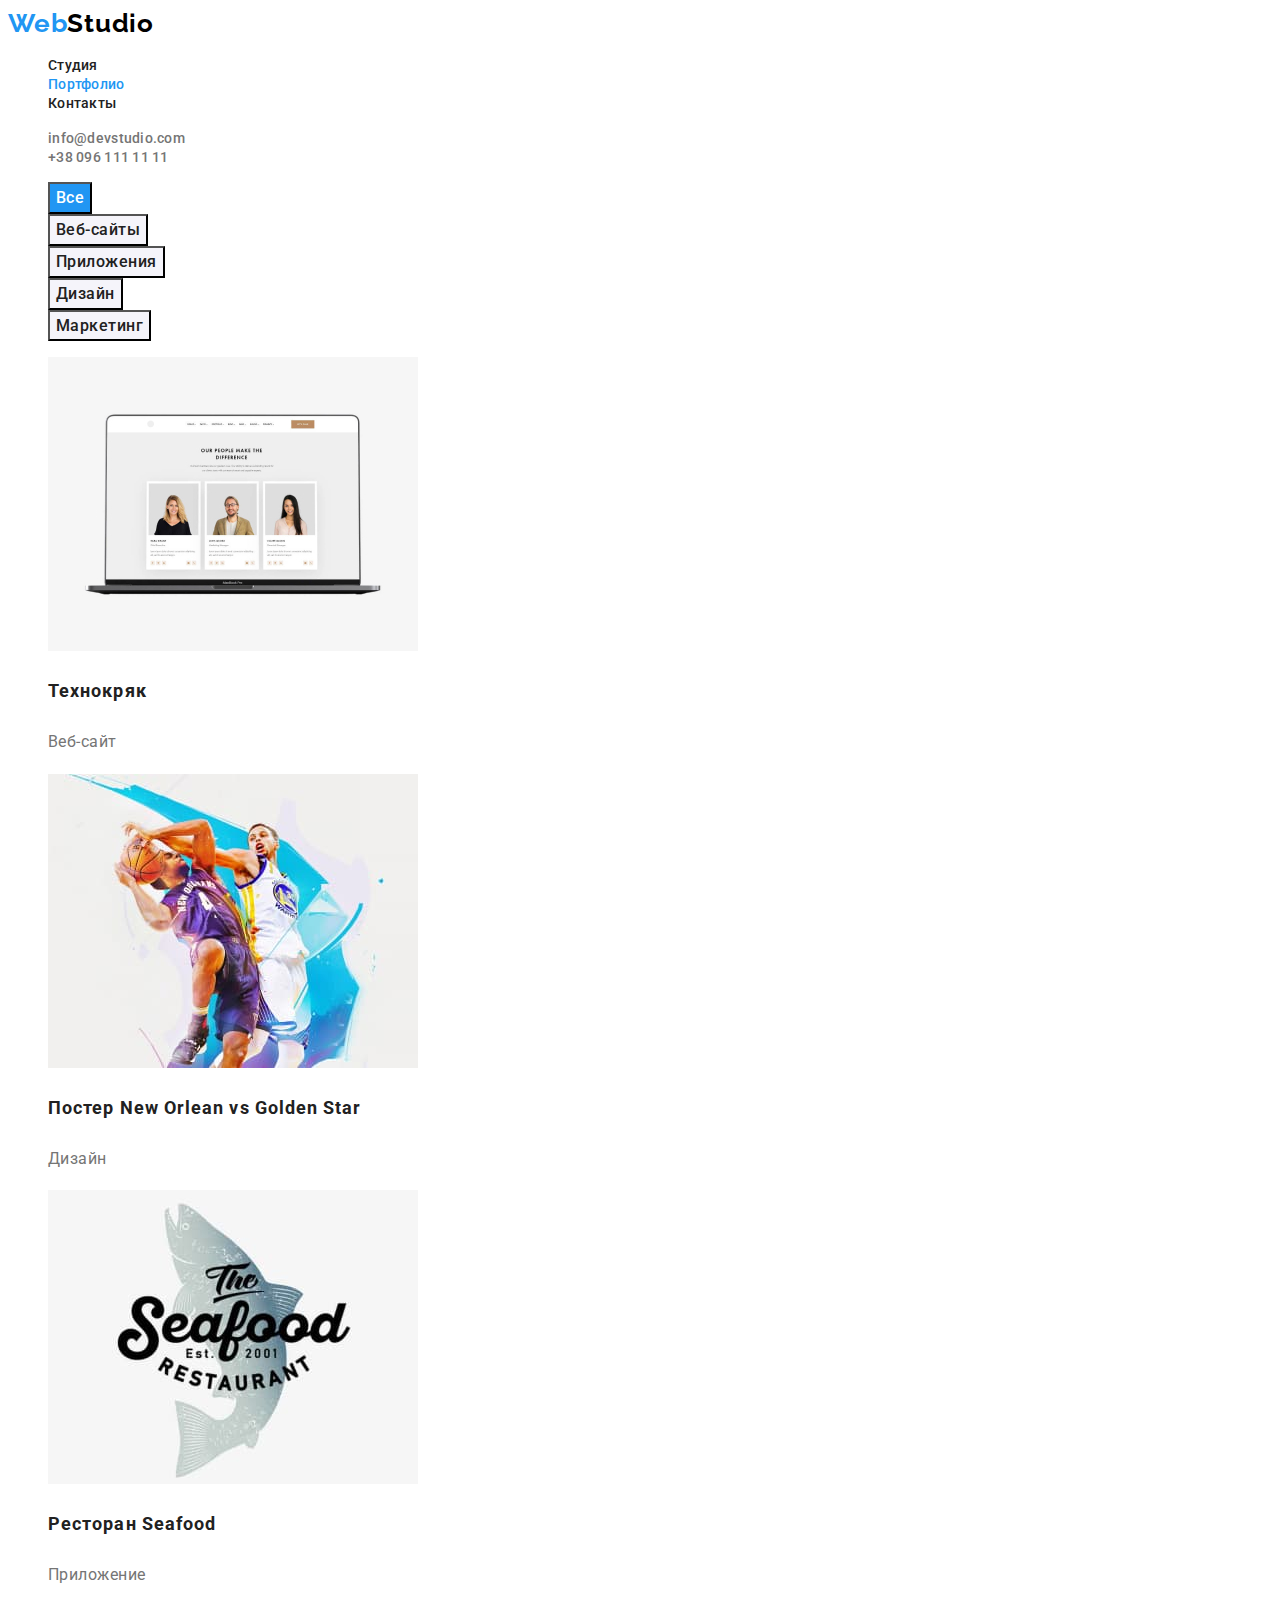
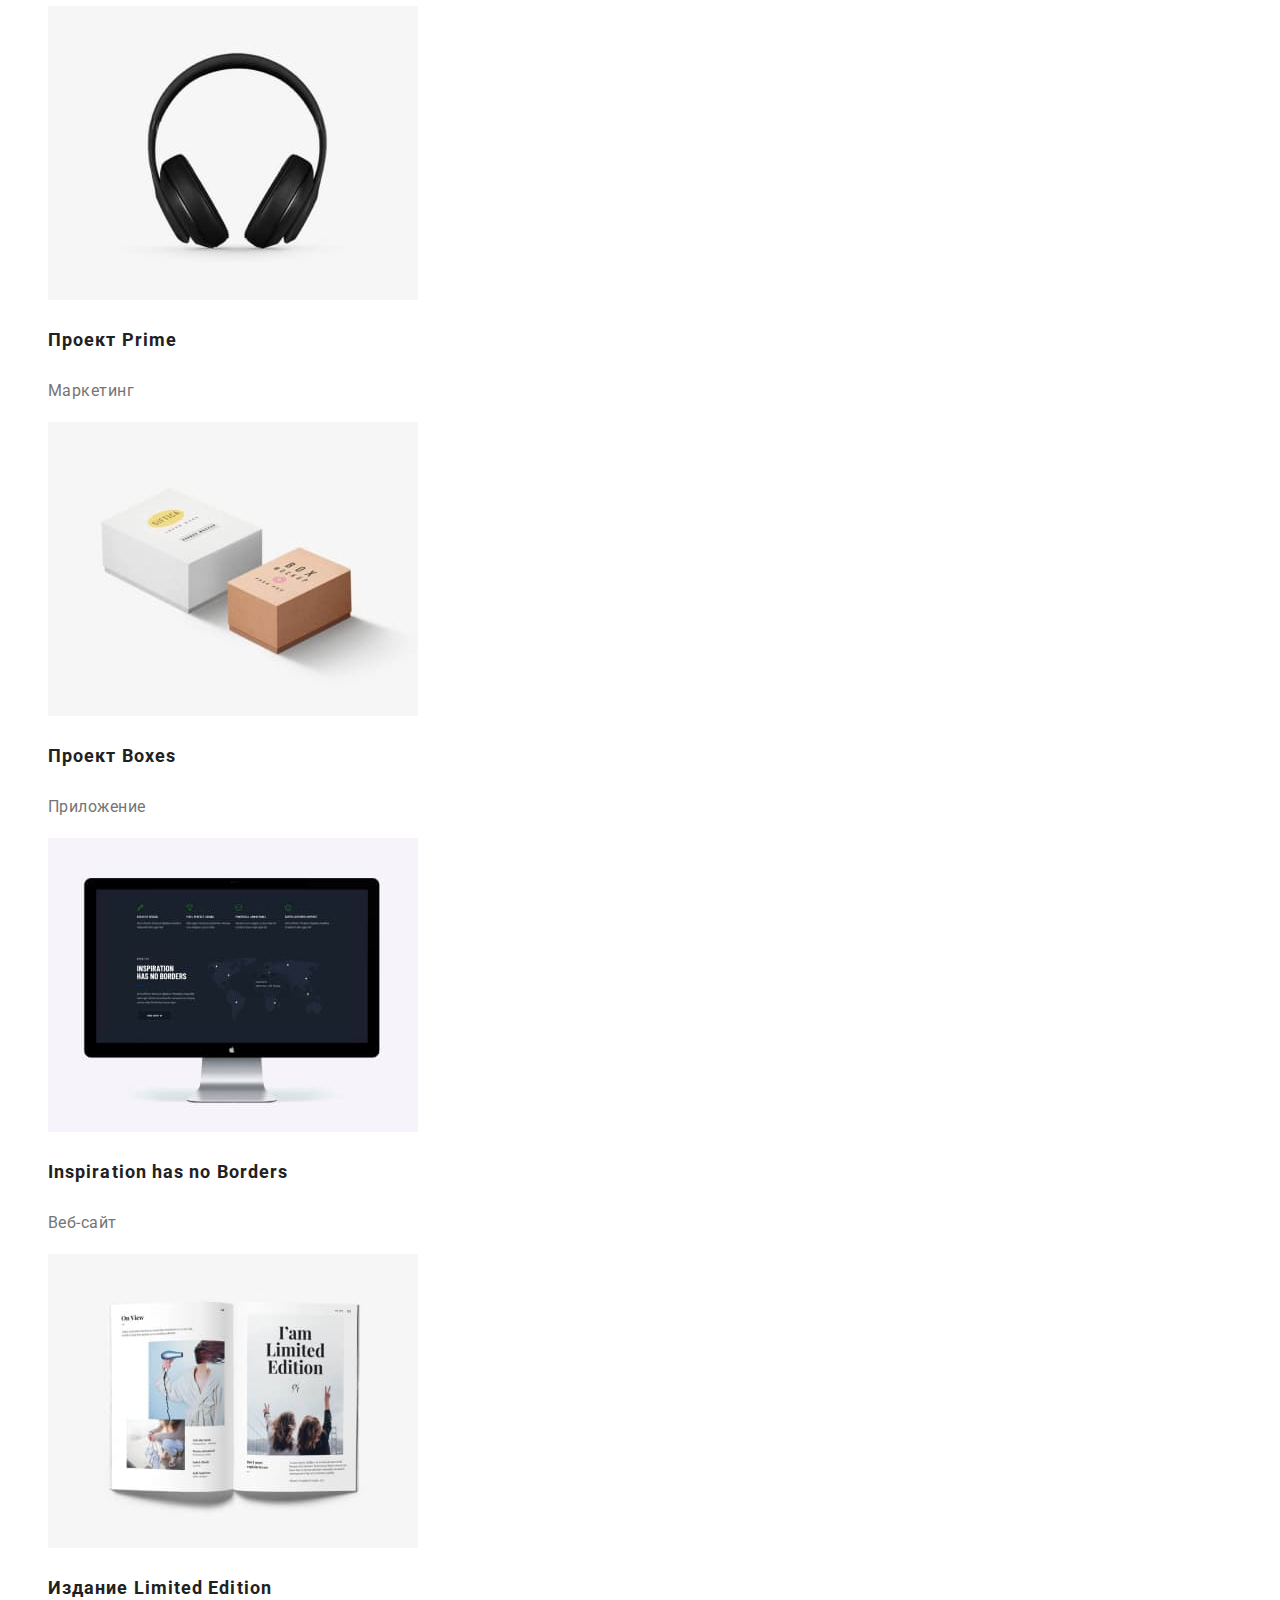
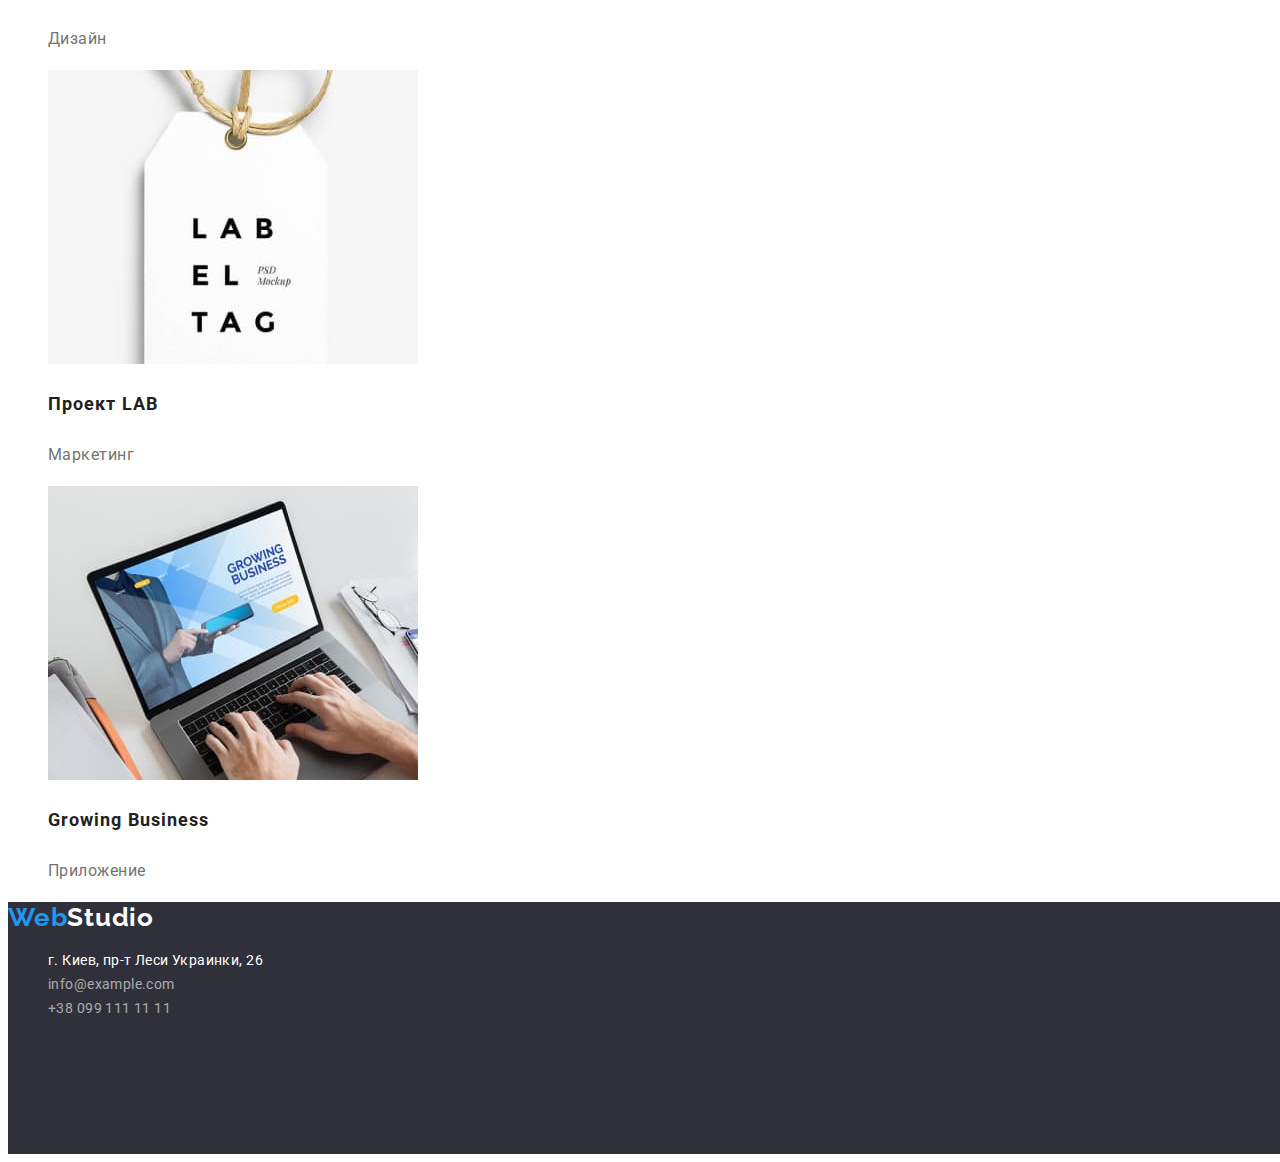
==== portfolio.html @ e7e422ef "Initial commit" ====
<!DOCTYPE html>
<html lang="ru">
<head>
    <meta charset="UTF-8">
    <meta http-equiv="X-UA-Compatible" content="IE=edge">
    <meta name="viewport" content="width=device-width, initial-scale=1.0">
    <title>Портфолио</title>
    <link rel="preconnect" href="https://fonts.googleapis.com">
    <link rel="preconnect" href="https://fonts.gstatic.com" crossorigin>
    <link
        href="https://fonts.googleapis.com/css2?family=Montserrat:wght@400;700&family=Raleway:wght@700&family=Roboto:wght@400;500;700;900&display=swap"
        rel="stylesheet">
    <link rel="stylesheet" href="./css/styles.css" />
</head>
<body >
    <header>
        <a class="logo" href="#"><span class="logo-blue">Web</span><span class="logo-black">Studio</span></a>
        <nav>
            <ul>
                <li> <a  href="./index.html" class="nav-header">Студия</a> </li>
                <li> <a href="/portfolio.html" class="nav-header current">Портфолио</a> </li>
                <li> <a href="#" class="nav-header">Контакты</a> </li>
            </ul>
        </nav>
        <ul>
            <li> <a href="mailto:info@devstudio.com" class="adress-header">info@devstudio.com</a> </li>
            <li> <a href="tel:+380961111111" class="adress-header">+38 096 111 11 11</a> </li>
        </ul>
        </header>
        <main>
            <section>
            <ul>
               
                     <li><button class="button-portfolio current-button" type="button"> Все</button></li>   
                   
                       <li><button class="button-portfolio" type="button"> Веб-сайты</button></li>
                  
                        <li><button class="button-portfolio" type="button"> Приложения</button></li>
                  
                       <li><button class="button-portfolio" type="button"> Дизайн</button></li>
                   
                        <li><button class="button-portfolio" type="button"> Маркетинг</button></li>
            </ul>
           
                <ul>
                    <li>
                        <img src="./images/img.jpg" alt="Изображение открытого ноутбука" width="370"> 
                        <h3 class="portfolio-section">Технокряк</h3>
                        <p class="portfolio-text">Веб-сайт</p>
                       </li>
                    <li>
                        <img src="./images/img11.jpg" alt="Постер ребята играют в баскетбол" width="370">
                        <h3 class="portfolio-section">Постер New Orlean vs Golden Star</h3>
                        <p class="portfolio-text">Дизайн</p>
                    </li>
                    <li>
                        <img src="./images/img22.jpg" alt="Изображение логотипа ресторана" width="370">
                        <h3 class="portfolio-section">Ресторан Seafood</h3>
                        <p class="portfolio-text">Приложение</p>
                    </li>
                    <li>
                        <img src="./images/img33.jpg" alt="Наушники" width="370">
                        <h3 class="portfolio-section">Проект Prime</h3>
                        <p class="portfolio-text">Маркетинг</p>
                    </li>
                    <li>
                        <img src="./images/img44.jpg" alt="Две коробки" width="370">
                        <h3 class="portfolio-section">Проект Boxes</h3>
                        <p class="portfolio-text">Приложение</p>
                    </li>
                    <li>
                        <img src="./images/img55.jpg" alt="Монитор" width="370">
                        <h3 class="portfolio-section">Inspiration has no Borders</h3>
                        <p class="portfolio-text">Веб-сайт</p>
                    </li>
                    <li>
                        <img src="./images/img66.jpg" alt="Открытая книга" width="370">
                        <h3 class="portfolio-section">Издание Limited Edition</h3>
                        <p class="portfolio-text">Дизайн</p>
                    </li>
                    <li>
                        <img src="./images/img77.jpg" alt="Бирка Лаб ель таг" width="370">
                        <h3 class="portfolio-section">Проект LAB</h3>
                        <p class="portfolio-text">Маркетинг</p>
                    </li>
                    <li>
                        <img src="./images/img88.jpg" alt="Открытый ноутбук" width="370">
                        <h3 class="portfolio-section">Growing Business</h3>
                        <p class="portfolio-text">Приложение</p>
                    </li>
                </ul>
            </section>
        </main>
        <footer class="footer" >
            <a class="logo" href="#"><span class="logo-blue">Web</span><span class="logo-white">Studio</span></a>
            <address>
                <ul>
                    <li><a href="https://goo.gl/maps/mRmZ955nTejTm2ML6" class="adress-link">г. Киев, пр-т Леси Украинки, 26</a></li>
                    <li><a href="mailto:info@example.com" class="adress">info@example.com</a></li>
                    <li><a href="tel:+380991111111" class="adress">+38 099 111 11 11</a></li>
                </ul>
            </address>
        
        </footer>
</body>
</html>
---- css/styles.css ----
.logo {
    font-family: 'Raleway', sans-serif;
        font-weight: 700;
        font-size: 26px;
        line-height: 1.19;
        letter-spacing: 0.03em;
        text-decoration: none;
}
.logo-blue {
color: #2196f3;
}
.logo-black {
    color: #000000
}
.logo-white {
    color: #ffffff;
}
.titel {
    background-color: #2f303a;
    color: #ffffff;
    font-weight: 900;
    font-size: 44px;
    line-height: 1.36;
   text-align: center;
    letter-spacing: 0.06em;
    text-transform: uppercase;
}
.section-button {      
        background: #2f303a;
}
.button-title {
        font-weight: 700;
        font-size: 16px;
        line-height: 1.88;
        cursor: pointer;
        font-family: inherit;
        letter-spacing: 0.06em;
        color: #ffffff;
    background-color: #2196f3;
}
.nav-header {
     font-weight: 500;
    font-size: 14px;
    line-height: 1.14;
    text-decoration: none;
    letter-spacing: 0.02em;
    color: #212121;
   }
   .current {
       color: #2196f3;
   }
   .nav-header:hover,
   .nav-header:focus   {
       color: #2196f3;
   }
   .adress-header {
    font-weight: 500;
        font-size: 14px;
        line-height: 1.14;
        text-decoration: none;
        letter-spacing: 0.02em;
        color: #757575;
   }
  
   .adress-header:hover,
   .adress-header:focus {
    color: #2196f3;
   }

body {     
    font-family: 'Roboto', sans-serif;
    color: #212121;
    

}
ul {
    list-style: none;
}


.section-text {

}
.section-title {        
        font-weight: 700;
        font-size: 14px;
        line-height: 1.14;
        letter-spacing: 0.03em;
        text-transform: uppercase;
        }
.text {
        font-size: 14px;
        line-height: 1.71;
        letter-spacing: 0.03em;
        color: #757575;
      }

.name {
    
        font-weight: 500;
        font-size: 16px;
        line-height: 1.18;
        text-align: center;
        letter-spacing: 0.03em;
        

   }
.fhoto-text {           
        font-size: 16px;
        line-height: 1.18;
        color: #757575; 
        text-align: center;
        letter-spacing: 0.03em;
}
.section-work {
        font-weight: 700;
        font-size: 36px;
        line-height: 1.16;
        text-align: center;
        letter-spacing: 0.03em;
       }
.footer {
               width: 1600px;
               height: 252px;
               left: 0px;
               top: 2097px;
               background-color: #2f303a;
           }

.adress-link {
        font-style: normal;
        font-family: 'Roboto';
        font-weight: 400;
        font-size: 14px;
        line-height: 1.71;
        text-decoration: none;
        color: #ffffff;
    letter-spacing: 0.03em;
}
 .adress-link:hover {
        color: #2196F3
}
.adress {
    font-style: normal;
    font-size: 14px;
    line-height: 1.71;
    letter-spacing: 0.03em;
    color: rgba(255, 255, 255, 0.6);
    text-decoration: none;
    }
.adress:hover,
.adress:focus {
    color: #2196F3
}

 
.button-portfolio {    
        font-family: inherit;
        font-weight: 500;
        font-size: 16px;
        line-height: 1.62;
        cursor: pointer;
        background: #f5f4fa;
        letter-spacing: 0.03em;        
        color: #212121;
     }
         .current-button {
             background-color: #2196F3;
             color: #fff;
         }
.button-portfolio:hover,
.button-portfolio:focus {
        background-color: #2196F3;
        color: #fff;
        } 
       
.portfolio-section {
    font-weight: 700;
    font-size: 18px;
    line-height: 2;
    letter-spacing: 0.06em;
}
.portfolio-text {          
        font-size: 16px;
        line-height: 1.88;
        letter-spacing: 0.03em;
        color: #757575;
       
}
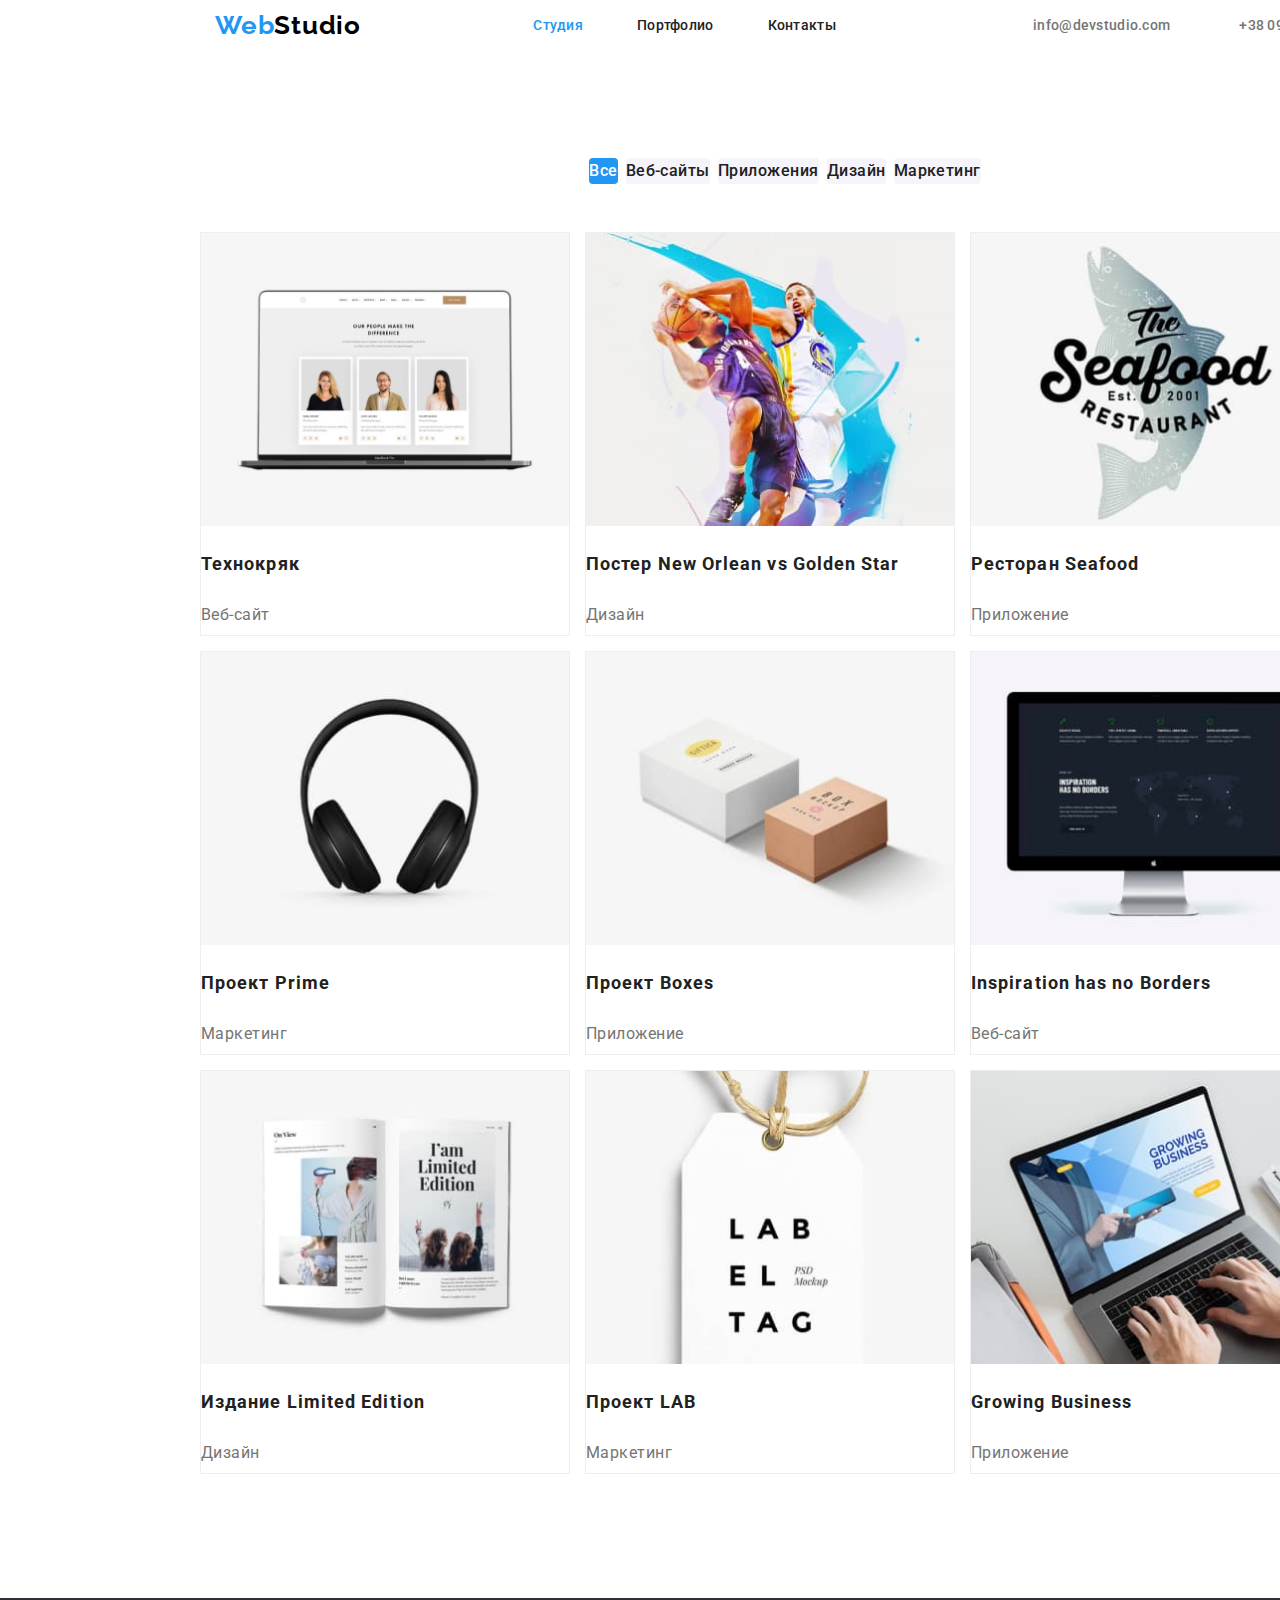
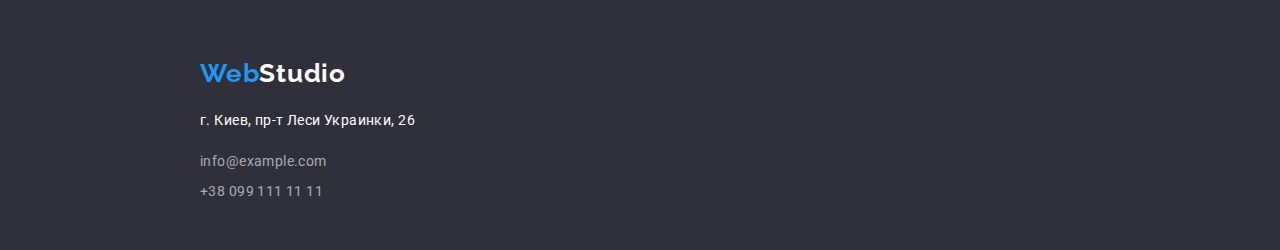
==== commit ab62da32: "Chenge html and css" ====
--- a/portfolio.html
+++ b/portfolio.html
@@ -7,99 +7,110 @@
     <title>Портфолио</title>
     <link rel="preconnect" href="https://fonts.googleapis.com">
     <link rel="preconnect" href="https://fonts.gstatic.com" crossorigin>
+    <link rel="stylesheet" href="https://cdnjs.cloudflare.com/ajax/libs/modern-normalize/1.0.0/modern-normalize.min.css" />
     <link
         href="https://fonts.googleapis.com/css2?family=Montserrat:wght@400;700&family=Raleway:wght@700&family=Roboto:wght@400;500;700;900&display=swap"
         rel="stylesheet">
     <link rel="stylesheet" href="./css/styles.css" />
 </head>
 <body >
-    <header>
-        <a class="logo" href="#"><span class="logo-blue">Web</span><span class="logo-black">Studio</span></a>
-        <nav>
-            <ul>
-                <li> <a  href="./index.html" class="nav-header">Студия</a> </li>
-                <li> <a href="/portfolio.html" class="nav-header current">Портфолио</a> </li>
-                <li> <a href="#" class="nav-header">Контакты</a> </li>
+    <header class="container">
+        <div class="header-flex">
+            <div class="logo-items"><a class="logo" href="#"><span class="logo-blue">Web</span><span
+                        class="logo-black">Studio</span></a></div>
+            <nav>
+                <ul>
+                    <li class="nav-header-item"> <a href="./index.html" class="nav-header current">Студия</a> </li>
+                    <li class="nav-header-item"> <a href="./portfolio.html" class="nav-header">Портфолио</a> </li>
+                    <li class="nav-header-item"> <a href="#" class="nav-header">Контакты</a> </li>
+                </ul>
+            </nav>
+            <ul class="nav-header-item">
+                    <li class="nav-header-item"> <a href="mailto:info@devstudio.com" class="adress-header">info@devstudio.com</a> </li>                        
+                    <li class="nav-header-item"> <a href="tel:+380961111111" class="adress-header">+38 096 111 11 11</a> </li>
+              
             </ul>
-        </nav>
-        <ul>
-            <li> <a href="mailto:info@devstudio.com" class="adress-header">info@devstudio.com</a> </li>
-            <li> <a href="tel:+380961111111" class="adress-header">+38 096 111 11 11</a> </li>
-        </ul>
+        </div>
         </header>
         <main>
-            <section>
-            <ul>
-               
-                     <li><button class="button-portfolio current-button" type="button"> Все</button></li>   
-                   
-                       <li><button class="button-portfolio" type="button"> Веб-сайты</button></li>
-                  
+            <section class="container">
+                <div class="portfolio-section-main">
+                    <ul class="button-line">
+                    
+                        <li><button class="button-portfolio current-button" type="button"> Все</button></li>
+                    
+                        <li><button class="button-portfolio" type="button"> Веб-сайты</button></li>
+                    
                         <li><button class="button-portfolio" type="button"> Приложения</button></li>
-                  
-                       <li><button class="button-portfolio" type="button"> Дизайн</button></li>
-                   
+                    
+                        <li><button class="button-portfolio" type="button"> Дизайн</button></li>
+                    
                         <li><button class="button-portfolio" type="button"> Маркетинг</button></li>
-            </ul>
-           
-                <ul>
-                    <li>
-                        <img src="./images/img.jpg" alt="Изображение открытого ноутбука" width="370"> 
-                        <h3 class="portfolio-section">Технокряк</h3>
-                        <p class="portfolio-text">Веб-сайт</p>
-                       </li>
-                    <li>
-                        <img src="./images/img11.jpg" alt="Постер ребята играют в баскетбол" width="370">
-                        <h3 class="portfolio-section">Постер New Orlean vs Golden Star</h3>
-                        <p class="portfolio-text">Дизайн</p>
-                    </li>
-                    <li>
-                        <img src="./images/img22.jpg" alt="Изображение логотипа ресторана" width="370">
-                        <h3 class="portfolio-section">Ресторан Seafood</h3>
-                        <p class="portfolio-text">Приложение</p>
-                    </li>
-                    <li>
-                        <img src="./images/img33.jpg" alt="Наушники" width="370">
-                        <h3 class="portfolio-section">Проект Prime</h3>
-                        <p class="portfolio-text">Маркетинг</p>
-                    </li>
-                    <li>
-                        <img src="./images/img44.jpg" alt="Две коробки" width="370">
-                        <h3 class="portfolio-section">Проект Boxes</h3>
-                        <p class="portfolio-text">Приложение</p>
-                    </li>
-                    <li>
-                        <img src="./images/img55.jpg" alt="Монитор" width="370">
-                        <h3 class="portfolio-section">Inspiration has no Borders</h3>
-                        <p class="portfolio-text">Веб-сайт</p>
-                    </li>
-                    <li>
-                        <img src="./images/img66.jpg" alt="Открытая книга" width="370">
-                        <h3 class="portfolio-section">Издание Limited Edition</h3>
-                        <p class="portfolio-text">Дизайн</p>
-                    </li>
-                    <li>
-                        <img src="./images/img77.jpg" alt="Бирка Лаб ель таг" width="370">
-                        <h3 class="portfolio-section">Проект LAB</h3>
-                        <p class="portfolio-text">Маркетинг</p>
-                    </li>
-                    <li>
-                        <img src="./images/img88.jpg" alt="Открытый ноутбук" width="370">
-                        <h3 class="portfolio-section">Growing Business</h3>
-                        <p class="portfolio-text">Приложение</p>
-                    </li>
-                </ul>
+                    </ul>
+                    
+                    <ul class="portfolio-images">
+                        <li class="portfolio-images-flex">
+                                    <img src="./images/img.jpg" alt="Изображение открытого ноутбука" width="370">
+                                    <h3 class="portfolio-section">Технокряк</h3>
+                                    <p class="portfolio-text">Веб-сайт</p>
+                                </li>  
+                         <li class="portfolio-images-flex">
+                            <img src="./images/img11.jpg" alt="Постер ребята играют в баскетбол" width="370">
+                            <h3 class="portfolio-section">Постер New Orlean vs Golden Star</h3>
+                            <p class="portfolio-text">Дизайн</p>
+                        </li>                     
+                      
+                        <li class="portfolio-images-flex">
+                            <img src="./images/img22.jpg" alt="Изображение логотипа ресторана" width="370">
+                            <h3 class="portfolio-section">Ресторан Seafood</h3>
+                            <p class="portfolio-text">Приложение</p>
+                        </li> 
+                            <li class="portfolio-images-flex">
+                                <img src="./images/img33.jpg" alt="Наушники" width="370">
+                                <h3 class="portfolio-section">Проект Prime</h3>
+                                <p class="portfolio-text">Маркетинг</p>
+                            </li>  
+                            <li class="portfolio-images-flex">
+                                <img src="./images/img44.jpg" alt="Две коробки" width="370">
+                                <h3 class="portfolio-section">Проект Boxes</h3>
+                                <p class="portfolio-text">Приложение</p>
+                            </li>
+                            <li class="portfolio-images-flex">
+                                <img src="./images/img55.jpg" alt="Монитор" width="370">
+                                <h3 class="portfolio-section">Inspiration has no Borders</h3>
+                                <p class="portfolio-text">Веб-сайт</p>
+                            </li>
+                            <li class="portfolio-images-flex">
+                                <img src="./images/img66.jpg" alt="Открытая книга" width="370">
+                                <h3 class="portfolio-section">Издание Limited Edition</h3>
+                                <p class="portfolio-text">Дизайн</p>
+                            </li>
+                            <li class="portfolio-images-flex">
+                                <img src="./images/img77.jpg" alt="Бирка Лаб ель таг" width="370">
+                                <h3 class="portfolio-section">Проект LAB</h3>
+                                <p class="portfolio-text">Маркетинг</p>
+                            </li>
+                            <li class="portfolio-images-flex">
+                                <img src="./images/img88.jpg" alt="Открытый ноутбук" width="370">
+                                <h3 class="portfolio-section">Growing Business</h3>
+                                <p class="portfolio-text">Приложение</p>
+                            </li>
+                    </ul>
+                </div>
             </section>
         </main>
-        <footer class="footer" >
-            <a class="logo" href="#"><span class="logo-blue">Web</span><span class="logo-white">Studio</span></a>
-            <address>
-                <ul>
-                    <li><a href="https://goo.gl/maps/mRmZ955nTejTm2ML6" class="adress-link">г. Киев, пр-т Леси Украинки, 26</a></li>
-                    <li><a href="mailto:info@example.com" class="adress">info@example.com</a></li>
-                    <li><a href="tel:+380991111111" class="adress">+38 099 111 11 11</a></li>
-                </ul>
-            </address>
+        <footer class="footer">
+            <div class="container footer-item"><a class="logo" href="#"><span class="logo-blue">Web</span><span
+                        class="logo-white">Studio</span></a>
+                <address>
+                    <ul class="footer-stydiya-portfolio">
+                            <li class="adress-stydiya"><a href="https://goo.gl/maps/mRmZ955nTejTm2ML6" class="adress-link">г. Киев, пр-т Леси
+                                    Украинки, 26</a></li>
+                            <li class="adress-stydiya"><a href="mailto:info@example.com" class="adress">info@example.com</a></li>
+                            <li class="adress-portfolio"><a href="tel:+380991111111" class="adress">+38 099 111 11 11</a></li>                       
+                    </ul>
+                </address>
+            </div>
         
         </footer>
 </body>
--- a/css/styles.css
+++ b/css/styles.css
@@ -1,12 +1,21 @@
+
+.logo-items {
+    margin-left: 15px;
+}
 
 .logo {
-    font-family: 'Raleway', sans-serif;
+        font-family: 'Raleway', sans-serif;
         font-weight: 700;
         font-size: 26px;
         line-height: 1.19;
         letter-spacing: 0.03em;
         text-decoration: none;
-}
+            
+}
+
+
+    
+
 .logo-blue {
 color: #2196f3;
 }
@@ -16,8 +25,19 @@
 .logo-white {
     color: #ffffff;
 }
+
+.titel-center {
+    width: 696px;
+    height: 120px;
+    box-sizing: content-box;
+    padding: 200px 450px 280px;
+
+}
+
 .titel {
-    background-color: #2f303a;
+width: 696px;
+height: 120px;
+     background-color: #2f303a;
     color: #ffffff;
     font-weight: 900;
     font-size: 44px;
@@ -26,10 +46,26 @@
     letter-spacing: 0.06em;
     text-transform: uppercase;
 }
-.section-button {      
+.section-button {    
+    width: 1600px;
+    height: 600px;
+    
         background: #2f303a;
 }
+
+.batton-title-center {
+box-sizing: content-box;
+    margin: 30px 250px 0px;
+
+
+}
+
+
 .button-title {
+    border-radius: 4px;
+    width: 200px;
+    height: 50px;
+    
         font-weight: 700;
         font-size: 16px;
         line-height: 1.88;
@@ -39,14 +75,39 @@
         color: #ffffff;
     background-color: #2196f3;
 }
+.border-header {
+    border: 1px #ececec;
+}
+.header-flex {
+   
+display: flex;
+justify-content: space-between;
+align-items: center;
+}
+
+
+
+
+.nav-header-item {
+    display: inline-block;
+}
+
+
 .nav-header {
+    
      font-weight: 500;
     font-size: 14px;
     line-height: 1.14;
     text-decoration: none;
     letter-spacing: 0.02em;
     color: #212121;
-   }
+    padding: 0% 25px 0;
+   }
+  
+ 
+
+ 
+   
    .current {
        color: #2196f3;
    }
@@ -61,6 +122,8 @@
         text-decoration: none;
         letter-spacing: 0.02em;
         color: #757575;
+        padding: 0% 25px 0;
+        margin-right: 15px;
    }
   
    .adress-header:hover,
@@ -79,9 +142,27 @@
 }
 
 
-.section-text {
-
-}
+.section-text   {
+    
+    display: flex;
+    justify-content: space-between;
+   margin-top: 94px;
+  
+  
+              
+}
+.section-text-colum {
+    display: inline-block;
+    margin: 0px;
+    padding: 0%;
+    
+        width: 270px;
+        height: 101px;
+       
+
+}
+
+
 .section-title {        
         font-weight: 700;
         font-size: 14px;
@@ -95,9 +176,13 @@
         letter-spacing: 0.03em;
         color: #757575;
       }
-
+.comander-backgraundcolor {
+    width: 1600px;
+        height: 648px;
+    background-color: #f5f4fa;
+}
 .name {
-    
+    margin-top: 30px;
         font-weight: 500;
         font-size: 16px;
         line-height: 1.18;
@@ -106,20 +191,66 @@
         
 
    }
-.fhoto-text {           
+.fhoto-text {    
+    margin-top: 10px;       
         font-size: 16px;
         line-height: 1.18;
         color: #757575; 
         text-align: center;
         letter-spacing: 0.03em;
 }
-.section-work {
+.section-work-comander {
+margin-top: 94px;
+padding-top: 94px;
         font-weight: 700;
         font-size: 36px;
         line-height: 1.16;
         text-align: center;
         letter-spacing: 0.03em;
        }
+.work-section {
+   width: 379px;
+   height: 42px;
+   margin: 0px 400px 0px;
+   margin-top: 94px;
+        font-weight: 700;
+        font-size: 36px;
+        line-height: 1.16;
+        text-align: center;
+        letter-spacing: 0.03em
+  
+
+}
+.section-card-comand {
+    display: flex;
+    justify-content: space-between;
+    padding: 0%;
+    width: 1170px;
+    height: 368px;
+}
+.section-work-imeages {
+display: flex;
+justify-content: space-between;
+margin-top: 50px;
+padding: 0%;
+       }
+.section-work-imeages-comand {
+    width: 270px;
+    height: 368px;
+    background-color: #ffffff;
+    box-shadow: 0px 1px 3px rgba(0, 0, 0, 0.12), 0px 1px 1px rgba(0, 0, 0, 0.14), 0px 2px 1px rgba(0, 0, 0, 0.2);
+    border-radius: 0px 0px 4px 4px;
+    
+}
+
+.footer-item {
+    width: 145px;
+    height: 31px;
+    display: inline-block;
+    margin-top: 60px;
+    
+}
+
 .footer {
                width: 1600px;
                height: 252px;
@@ -128,7 +259,24 @@
                background-color: #2f303a;
            }
 
+.footer-stydiya-portfolio {
+    padding: 0%;
+}
+
+.adress-stydiya {
+   margin-top: 20px;
+    width: 231px;
+    height: 21px;
+      
+}
+.adress-portfolio {
+    margin-top: 9px;
+        width: 231px;
+        height: 21px;
+}
+
 .adress-link {
+  
         font-style: normal;
         font-family: 'Roboto';
         font-weight: 400;
@@ -142,6 +290,8 @@
         color: #2196F3
 }
 .adress {
+   
+
     font-style: normal;
     font-size: 14px;
     line-height: 1.71;
@@ -156,15 +306,23 @@
 
  
 .button-portfolio {    
+    margin: 0px 4px 0px;
         font-family: inherit;
         font-weight: 500;
         font-size: 16px;
         line-height: 1.62;
         cursor: pointer;
         background: #f5f4fa;
+        border-radius: 4px;
         letter-spacing: 0.03em;        
         color: #212121;
+        border: 0;
+        padding: 0;
+        
+        
      }
+         
+         
          .current-button {
              background-color: #2196F3;
              color: #fff;
@@ -174,17 +332,108 @@
         background-color: #2196F3;
         color: #fff;
         } 
+
+
+.button-line{
+   margin:0;
+    height: 54px;
+display: flex;
+padding: 0px;
+
+    justify-content: center;
+    align-items: center;
+   
+    
+}
+
+.portfolio-images-flex {
+    
+    width: 370px;
+        height: 404px;
+        justify-content: space-around;
+        border: 1px solid #eeeeee ;
+        margin: 0px 15px 15px 0px;
+
+}
+
+
+.portfolio-images {
+    margin-top: 34px;
+   
+    display: flex;
+   flex-wrap: wrap;
+   padding: 0%;
+   
+}
+
+.portfolio-section-main {
+   margin-top: 94px;
+    width: 1170px;
+    height: 1360px;
+    margin-bottom: 94px;
+   
+}
        
 .portfolio-section {
     font-weight: 700;
     font-size: 18px;
     line-height: 2;
     letter-spacing: 0.06em;
+    margin-top: 20px;
 }
 .portfolio-text {          
         font-size: 16px;
         line-height: 1.88;
         letter-spacing: 0.03em;
         color: #757575;
+        margin-top: 4px;
        
-}+}
+/* Класс для обнуления базовых свойств у ссылок */
+.link {
+    text-decoration: none;
+    color: inherit;
+}
+
+/* Свойства для корректного отображения картинок */
+img {
+    display: block;
+    max-width: 100%;
+    height: auto;
+}
+
+/* Свойства для обнуления курсива у address */
+address {
+    font-style: normal;
+}
+/* Класс для обнуления базовых свойств у списков (ul) */
+.list {
+    list-style: none;
+    padding-left: 0;
+    margin: 0;}
+/*container*/
+
+.container {
+        width: 1200px;
+        margin-left: 200px;
+    }
+
+
+ *,
+ *::after,
+ *::before {
+     box-sizing: border-box;
+ }
+ a {display: inline-block;
+}
+
+ /* Стили для обнуления верхних отступов у элементов */
+ h1,
+ h2,
+ h3,
+ h4,
+ h5,
+ h6,
+ p {
+     margin-top: 0;
+ }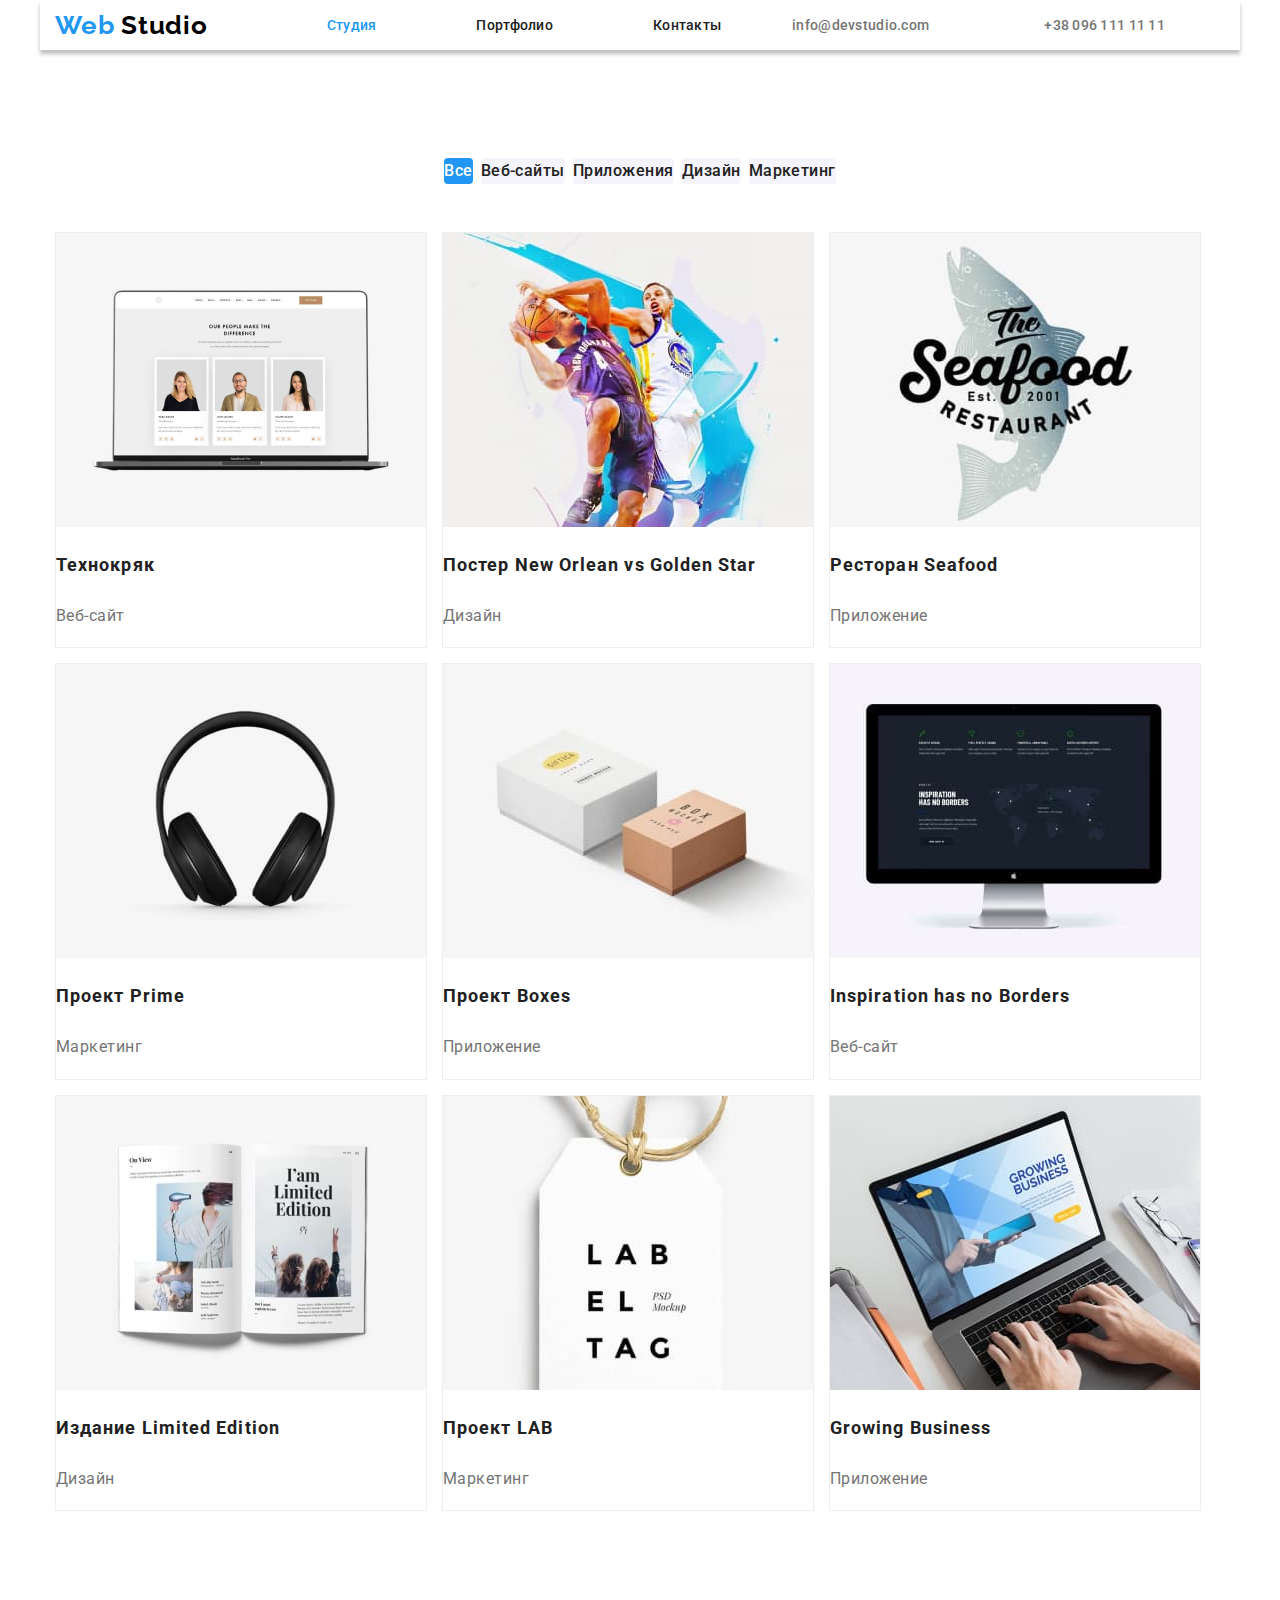
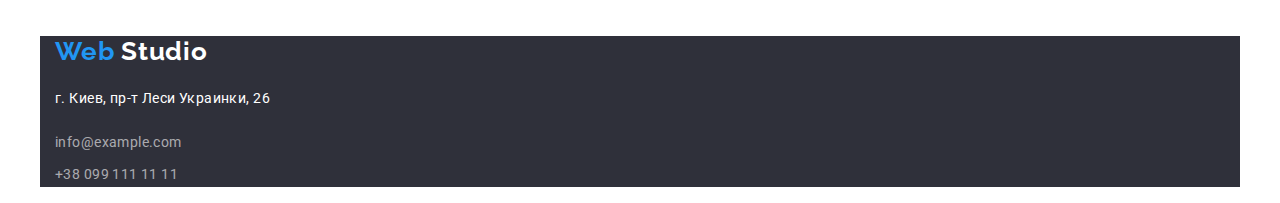
==== commit 87cf6f28: "chang index.html and css" ====
--- a/portfolio.html
+++ b/portfolio.html
@@ -14,27 +14,27 @@
     <link rel="stylesheet" href="./css/styles.css" />
 </head>
 <body >
-    <header class="container">
-        <div class="header-flex">
-            <div class="logo-items"><a class="logo" href="#"><span class="logo-blue">Web</span><span
-                        class="logo-black">Studio</span></a></div>
+    <header>
+        <div class="container header-flex-portfolio">
+            <a class="logo" href="#"><span class="logo-blue">Web</span>
+                <span class="logo-black">Studio</span></a>
             <nav>
-                <ul>
-                    <li class="nav-header-item"> <a href="./index.html" class="nav-header current">Студия</a> </li>
-                    <li class="nav-header-item"> <a href="./portfolio.html" class="nav-header">Портфолио</a> </li>
-                    <li class="nav-header-item"> <a href="#" class="nav-header">Контакты</a> </li>
+                <ul class="nav-header-item">
+                    <li> <a href="./index.html" class="nav-header current">Студия</a> </li>
+                    <li> <a href="./portfolio.html" class="nav-header">Портфолио</a> </li>
+                    <li> <a href="#" class="nav-header">Контакты</a> </li>
                 </ul>
             </nav>
-            <ul class="nav-header-item">
-                    <li class="nav-header-item"> <a href="mailto:info@devstudio.com" class="adress-header">info@devstudio.com</a> </li>                        
-                    <li class="nav-header-item"> <a href="tel:+380961111111" class="adress-header">+38 096 111 11 11</a> </li>
+            <ul class="nav-header-contacts">
+                    <li> <a href="mailto:info@devstudio.com" class="adress-header">info@devstudio.com</a> </li>                        
+                    <li> <a href="tel:+380961111111" class="adress-header">+38 096 111 11 11</a> </li>
               
             </ul>
         </div>
         </header>
         <main>
-            <section class="container">
-                <div class="portfolio-section-main">
+            <section class="section">
+                <div class="container">
                     <ul class="button-line">
                     
                         <li><button class="button-portfolio current-button" type="button"> Все</button></li>
@@ -99,9 +99,9 @@
                 </div>
             </section>
         </main>
-        <footer class="footer">
-            <div class="container footer-item"><a class="logo" href="#"><span class="logo-blue">Web</span><span
-                        class="logo-white">Studio</span></a>
+        <footer>
+            <div class="container footer"><a class="logo" href="#"><span class="logo-blue">Web</span>
+                <span class="logo-white">Studio</span></a>
                 <address>
                     <ul class="footer-stydiya-portfolio">
                             <li class="adress-stydiya"><a href="https://goo.gl/maps/mRmZ955nTejTm2ML6" class="adress-link">г. Киев, пр-т Леси
--- a/css/styles.css
+++ b/css/styles.css
@@ -1,7 +1,5 @@
 
-.logo-items {
-    margin-left: 15px;
-}
+
 
 .logo {
         font-family: 'Raleway', sans-serif;
@@ -26,17 +24,11 @@
     color: #ffffff;
 }
 
-.titel-center {
-    width: 696px;
-    height: 120px;
-    box-sizing: content-box;
-    padding: 200px 450px 280px;
-
-}
+
 
 .titel {
-width: 696px;
-height: 120px;
+  
+
      background-color: #2f303a;
     color: #ffffff;
     font-weight: 900;
@@ -46,25 +38,19 @@
     letter-spacing: 0.06em;
     text-transform: uppercase;
 }
-.section-button {    
-    width: 1600px;
-    height: 600px;
-    
-        background: #2f303a;
-}
-
-.batton-title-center {
-box-sizing: content-box;
-    margin: 30px 250px 0px;
-
-
-}
+.section-button {  
+    padding-top: 200px;
+    padding-bottom: 280px;
+    background: #2f303a;
+    text-align: center;
+}
+
+
 
 
 .button-title {
     border-radius: 4px;
-    width: 200px;
-    height: 50px;
+   
     
         font-weight: 700;
         font-size: 16px;
@@ -79,19 +65,36 @@
     border: 1px #ececec;
 }
 .header-flex {
-   
+
 display: flex;
 justify-content: space-between;
 align-items: center;
-}
-
+
+}
+.header-flex-portfolio {
+    background: #ffffff;
+        box-shadow: 0px 4px 4px rgba(0, 0, 0, 0.25);
+        display: flex;
+            justify-content: space-between;
+            align-items: center;
+}
 
 
 
 .nav-header-item {
-    display: inline-block;
-}
-
+    display: flex;
+    gap: 50px;
+    padding-left: 0%;
+    margin-left: 93px;
+       
+}
+
+.nav-header-contacts {
+    display: flex;
+        gap: 50px;
+        padding: 0px 20px 0px;
+        
+}
 
 .nav-header {
     
@@ -142,25 +145,14 @@
 }
 
 
-.section-text   {
-    
+.card-set {
     display: flex;
     justify-content: space-between;
-   margin-top: 94px;
-  
-  
-              
-}
-.section-text-colum {
-    display: inline-block;
-    margin: 0px;
+   
     padding: 0%;
-    
-        width: 270px;
-        height: 101px;
-       
-
-}
+      
+}
+
 
 
 .section-title {        
@@ -171,14 +163,18 @@
         text-transform: uppercase;
         }
 .text {
+
         font-size: 14px;
         line-height: 1.71;
         letter-spacing: 0.03em;
         color: #757575;
       }
+      
+.margin-text {
+    margin-right: 30px;
+}
 .comander-backgraundcolor {
-    width: 1600px;
-        height: 648px;
+   
     background-color: #f5f4fa;
 }
 .name {
@@ -200,8 +196,7 @@
         letter-spacing: 0.03em;
 }
 .section-work-comander {
-margin-top: 94px;
-padding-top: 94px;
+
         font-weight: 700;
         font-size: 36px;
         line-height: 1.16;
@@ -209,24 +204,24 @@
         letter-spacing: 0.03em;
        }
 .work-section {
-   width: 379px;
-   height: 42px;
-   margin: 0px 400px 0px;
-   margin-top: 94px;
+  
+  
         font-weight: 700;
         font-size: 36px;
         line-height: 1.16;
         text-align: center;
         letter-spacing: 0.03em
-  
-
-}
+  }
+  .section {
+     padding-top: 94px;
+     padding-bottom: 94px;
+
+  }
 .section-card-comand {
     display: flex;
     justify-content: space-between;
     padding: 0%;
-    width: 1170px;
-    height: 368px;
+   
 }
 .section-work-imeages {
 display: flex;
@@ -235,27 +230,17 @@
 padding: 0%;
        }
 .section-work-imeages-comand {
-    width: 270px;
-    height: 368px;
+   
     background-color: #ffffff;
     box-shadow: 0px 1px 3px rgba(0, 0, 0, 0.12), 0px 1px 1px rgba(0, 0, 0, 0.14), 0px 2px 1px rgba(0, 0, 0, 0.2);
     border-radius: 0px 0px 4px 4px;
     
 }
 
-.footer-item {
-    width: 145px;
-    height: 31px;
-    display: inline-block;
-    margin-top: 60px;
-    
-}
-
-.footer {
-               width: 1600px;
-               height: 252px;
-               left: 0px;
-               top: 2097px;
+
+
+.footer {         
+           
                background-color: #2f303a;
            }
 
@@ -265,14 +250,12 @@
 
 .adress-stydiya {
    margin-top: 20px;
-    width: 231px;
-    height: 21px;
+   
       
 }
 .adress-portfolio {
     margin-top: 9px;
-        width: 231px;
-        height: 21px;
+        
 }
 
 .adress-link {
@@ -348,8 +331,7 @@
 
 .portfolio-images-flex {
     
-    width: 370px;
-        height: 404px;
+   
         justify-content: space-around;
         border: 1px solid #eeeeee ;
         margin: 0px 15px 15px 0px;
@@ -359,20 +341,17 @@
 
 .portfolio-images {
     margin-top: 34px;
+    padding: 0%;
    
     display: flex;
    flex-wrap: wrap;
-   padding: 0%;
-   
-}
-
-.portfolio-section-main {
-   margin-top: 94px;
-    width: 1170px;
-    height: 1360px;
-    margin-bottom: 94px;
-   
-}
+   gap: 30px
+flex-basis: calc((100% -60px) / 8);
+  
+   
+}
+
+
        
 .portfolio-section {
     font-weight: 700;
@@ -414,8 +393,12 @@
 /*container*/
 
 .container {
-        width: 1200px;
-        margin-left: 200px;
+    width: 1200px;
+    margin-left: auto;
+    margin-right: auto;
+    padding-left: 15px;
+    padding-right: 15px;
+       
     }
 
 
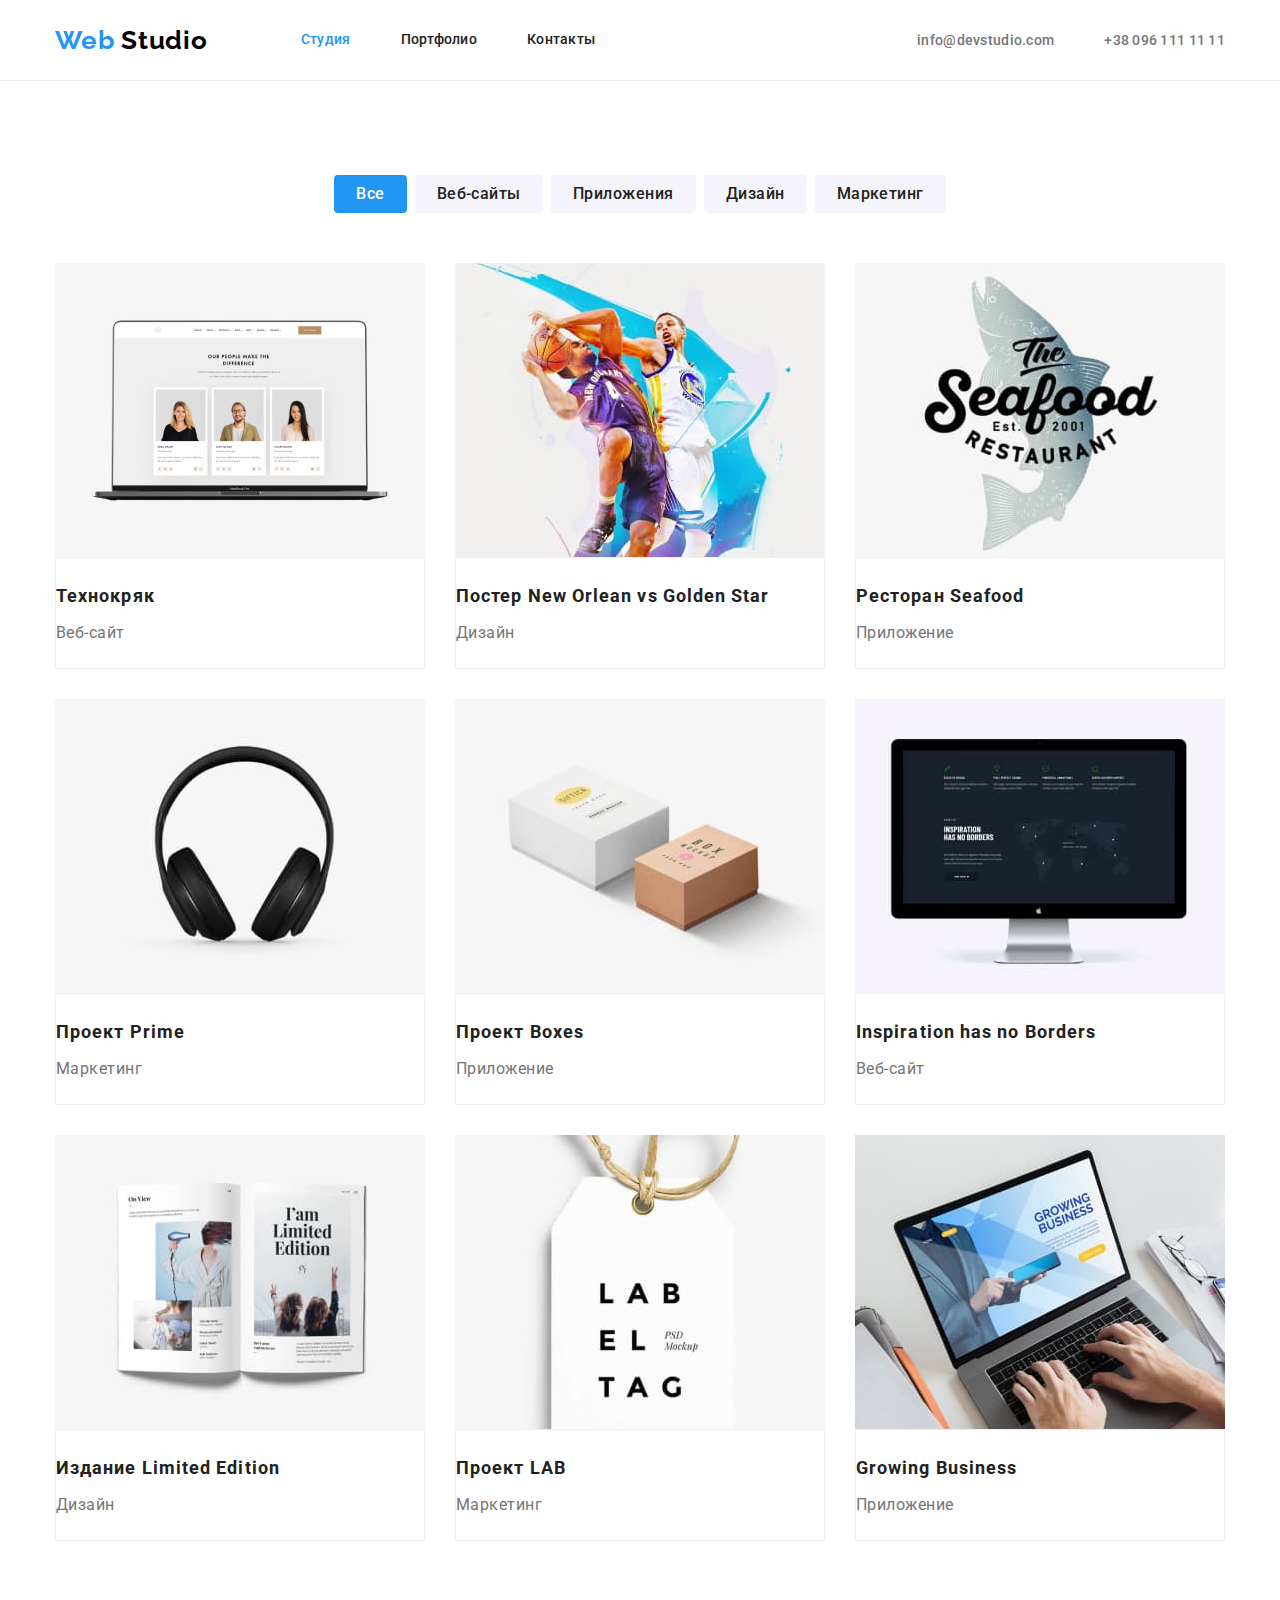
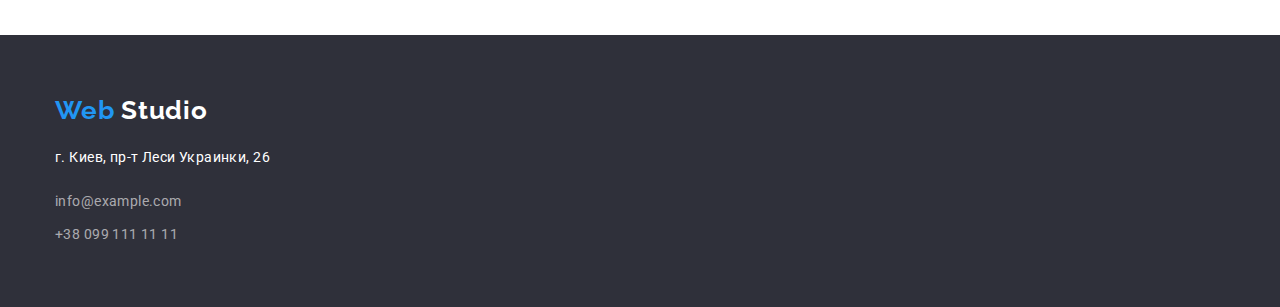
==== commit cf653b60: "change html and css" ====
--- a/portfolio.html
+++ b/portfolio.html
@@ -14,10 +14,11 @@
     <link rel="stylesheet" href="./css/styles.css" />
 </head>
 <body >
-    <header>
-        <div class="container header-flex-portfolio">
+    <header class="border-header">
+        <div class="container header-flex">
             <a class="logo" href="#"><span class="logo-blue">Web</span>
                 <span class="logo-black">Studio</span></a>
+    
             <nav>
                 <ul class="nav-header-item">
                     <li> <a href="./index.html" class="nav-header current">Студия</a> </li>
@@ -26,12 +27,12 @@
                 </ul>
             </nav>
             <ul class="nav-header-contacts">
-                    <li> <a href="mailto:info@devstudio.com" class="adress-header">info@devstudio.com</a> </li>                        
-                    <li> <a href="tel:+380961111111" class="adress-header">+38 096 111 11 11</a> </li>
-              
+                <li> <a href="mailto:info@devstudio.com" class="adress-header">info@devstudio.com</a> </li>
+                <li> <a href="tel:+380961111111" class="adress-header">+38 096 111 11 11</a> </li>
             </ul>
         </div>
-        </header>
+    
+    </header>
         <main>
             <section class="section">
                 <div class="container">
@@ -49,65 +50,85 @@
                     </ul>
                     
                     <ul class="portfolio-images">
-                        <li class="portfolio-images-flex">
+                        <li >
                                     <img src="./images/img.jpg" alt="Изображение открытого ноутбука" width="370">
+                                    <div class="portfolio-images-flex">
                                     <h3 class="portfolio-section">Технокряк</h3>
                                     <p class="portfolio-text">Веб-сайт</p>
+                                </div>
                                 </li>  
-                         <li class="portfolio-images-flex">
+                         <li >
                             <img src="./images/img11.jpg" alt="Постер ребята играют в баскетбол" width="370">
-                            <h3 class="portfolio-section">Постер New Orlean vs Golden Star</h3>
-                            <p class="portfolio-text">Дизайн</p>
+                            <div class="portfolio-images-flex">
+                                <h3 class="portfolio-section">Постер New Orlean vs Golden Star</h3>
+                                <p class="portfolio-text">Дизайн</p>
+                            </div>
                         </li>                     
                       
-                        <li class="portfolio-images-flex">
+                        <li >
                             <img src="./images/img22.jpg" alt="Изображение логотипа ресторана" width="370">
-                            <h3 class="portfolio-section">Ресторан Seafood</h3>
-                            <p class="portfolio-text">Приложение</p>
+                            <div class="portfolio-images-flex">
+                                <h3 class="portfolio-section">Ресторан Seafood</h3>
+                                <p class="portfolio-text">Приложение</p>
+                            </div>
                         </li> 
-                            <li class="portfolio-images-flex">
+                            <li >
                                 <img src="./images/img33.jpg" alt="Наушники" width="370">
+                               <div class="portfolio-images-flex">
                                 <h3 class="portfolio-section">Проект Prime</h3>
                                 <p class="portfolio-text">Маркетинг</p>
+                               </div>
                             </li>  
-                            <li class="portfolio-images-flex">
+                            <li >
                                 <img src="./images/img44.jpg" alt="Две коробки" width="370">
-                                <h3 class="portfolio-section">Проект Boxes</h3>
-                                <p class="portfolio-text">Приложение</p>
+                                <div class="portfolio-images-flex">
+                                    <h3 class="portfolio-section">Проект Boxes</h3>
+                                    <p class="portfolio-text">Приложение</p>
+                                </div>
                             </li>
-                            <li class="portfolio-images-flex">
+                            <li >
                                 <img src="./images/img55.jpg" alt="Монитор" width="370">
-                                <h3 class="portfolio-section">Inspiration has no Borders</h3>
-                                <p class="portfolio-text">Веб-сайт</p>
+                                <div class="portfolio-images-flex">
+                                    <h3 class="portfolio-section">Inspiration has no Borders</h3>
+                                    <p class="portfolio-text">Веб-сайт</p>
+                                </div>
                             </li>
-                            <li class="portfolio-images-flex">
+                            <li >
                                 <img src="./images/img66.jpg" alt="Открытая книга" width="370">
-                                <h3 class="portfolio-section">Издание Limited Edition</h3>
-                                <p class="portfolio-text">Дизайн</p>
+                                <div class="portfolio-images-flex">
+                                    <h3 class="portfolio-section">Издание Limited Edition</h3>
+                                    <p class="portfolio-text">Дизайн</p>
+                                </div>
                             </li>
-                            <li class="portfolio-images-flex">
+                            <li >
                                 <img src="./images/img77.jpg" alt="Бирка Лаб ель таг" width="370">
-                                <h3 class="portfolio-section">Проект LAB</h3>
-                                <p class="portfolio-text">Маркетинг</p>
+                                <div class="portfolio-images-flex">
+                                    <h3 class="portfolio-section">Проект LAB</h3>
+                                    <p class="portfolio-text">Маркетинг</p>
+                                </div>
                             </li>
-                            <li class="portfolio-images-flex">
+                            <li >
                                 <img src="./images/img88.jpg" alt="Открытый ноутбук" width="370">
-                                <h3 class="portfolio-section">Growing Business</h3>
-                                <p class="portfolio-text">Приложение</p>
+                                <div class="portfolio-images-flex">
+                                    <h3 class="portfolio-section">Growing Business</h3>
+                                    <p class="portfolio-text">Приложение</p>
+                                </div>
                             </li>
                     </ul>
                 </div>
             </section>
         </main>
-        <footer>
-            <div class="container footer"><a class="logo" href="#"><span class="logo-blue">Web</span>
-                <span class="logo-white">Studio</span></a>
+        <footer class="footer">
+            <div class="container"><a class="logo" href="#"><span class="logo-blue">Web</span>
+                    <span class="logo-white">Studio</span></a>
                 <address>
                     <ul class="footer-stydiya-portfolio">
-                            <li class="adress-stydiya"><a href="https://goo.gl/maps/mRmZ955nTejTm2ML6" class="adress-link">г. Киев, пр-т Леси
-                                    Украинки, 26</a></li>
-                            <li class="adress-stydiya"><a href="mailto:info@example.com" class="adress">info@example.com</a></li>
-                            <li class="adress-portfolio"><a href="tel:+380991111111" class="adress">+38 099 111 11 11</a></li>                       
+                        <li class="adress-stydiya"><a href="https://goo.gl/maps/mRmZ955nTejTm2ML6" class="adress-link">г. Киев,
+                                пр-т
+                                Леси
+                                Украинки, 26</a></li>
+                        <li class="adress-stydiya"><a href="mailto:info@example.com" class="adress">info@example.com</a></li>
+                        <li class="adress-portfolio"><a href="tel:+380991111111" class="adress">+38 099 111 11 11</a></li>
                     </ul>
                 </address>
             </div>
--- a/css/styles.css
+++ b/css/styles.css
@@ -8,6 +8,7 @@
         line-height: 1.19;
         letter-spacing: 0.03em;
         text-decoration: none;
+        margin-right: 93px;
             
 }
 
@@ -17,18 +18,16 @@
 .logo-blue {
 color: #2196f3;
 }
+
 .logo-black {
     color: #000000
 }
+
 .logo-white {
     color: #ffffff;
 }
 
-
-
 .titel {
-  
-
      background-color: #2f303a;
     color: #ffffff;
     font-weight: 900;
@@ -38,20 +37,18 @@
     letter-spacing: 0.06em;
     text-transform: uppercase;
 }
-.section-button {  
-    padding-top: 200px;
-    padding-bottom: 280px;
-    background: #2f303a;
-    text-align: center;
-}
-
-
+
+.section-hero {
+         padding-top: 200px;
+        padding-bottom: 200px;
+        background: #2f303a;
+        text-align: center;
+}
 
 
 .button-title {
     border-radius: 4px;
-   
-    
+    margin-top: 30px;
         font-weight: 700;
         font-size: 16px;
         line-height: 1.88;
@@ -61,56 +58,48 @@
         color: #ffffff;
     background-color: #2196f3;
 }
+
 .border-header {
-    border: 1px #ececec;
+    border-bottom: 1px solid #ececec;
 }
 .header-flex {
-
 display: flex;
-justify-content: space-between;
 align-items: center;
 
 }
 .header-flex-portfolio {
     background: #ffffff;
-        box-shadow: 0px 4px 4px rgba(0, 0, 0, 0.25);
-        display: flex;
-            justify-content: space-between;
-            align-items: center;
-}
-
-
+    box-shadow: 0px 4px 4px rgba(0, 0, 0, 0.25);
+    display: flex;
+    justify-content: space-between;
+    align-items: center;
+}
 
 .nav-header-item {
     display: flex;
     gap: 50px;
-    padding-left: 0%;
-    margin-left: 93px;
-       
+          
 }
 
 .nav-header-contacts {
     display: flex;
-        gap: 50px;
-        padding: 0px 20px 0px;
-        
+    gap: 50px;
+    margin-left: auto;
+            
 }
 
 .nav-header {
-    
-     font-weight: 500;
+    display: block;
+    padding: 32px 0;
+    font-weight: 500;
     font-size: 14px;
     line-height: 1.14;
     text-decoration: none;
     letter-spacing: 0.02em;
     color: #212121;
-    padding: 0% 25px 0;
-   }
-  
- 
-
- 
    
+   }
+     
    .current {
        color: #2196f3;
    }
@@ -120,13 +109,12 @@
    }
    .adress-header {
     font-weight: 500;
-        font-size: 14px;
-        line-height: 1.14;
-        text-decoration: none;
-        letter-spacing: 0.02em;
-        color: #757575;
-        padding: 0% 25px 0;
-        margin-right: 15px;
+    font-size: 14px;
+    line-height: 1.14;
+    text-decoration: none;
+    letter-spacing: 0.02em;
+    color: #757575;
+      
    }
   
    .adress-header:hover,
@@ -134,26 +122,10 @@
     color: #2196f3;
    }
 
-body {     
-    font-family: 'Roboto', sans-serif;
-    color: #212121;
-    
-
-}
-ul {
-    list-style: none;
-}
-
-
 .card-set {
     display: flex;
-    justify-content: space-between;
-   
-    padding: 0%;
-      
-}
-
-
+    gap: 30px;
+}
 
 .section-title {        
         font-weight: 700;
@@ -161,31 +133,31 @@
         line-height: 1.14;
         letter-spacing: 0.03em;
         text-transform: uppercase;
+        margin-bottom: 10px;
+
         }
+
 .text {
-
         font-size: 14px;
         line-height: 1.71;
         letter-spacing: 0.03em;
         color: #757575;
       }
       
-.margin-text {
-    margin-right: 30px;
-}
-.comander-backgraundcolor {
-   
+.team {
     background-color: #f5f4fa;
 }
+.border-name {
+    padding-top: 30px;
+    padding-bottom: 30px;
+}
 .name {
-    margin-top: 30px;
         font-weight: 500;
         font-size: 16px;
         line-height: 1.18;
         text-align: center;
         letter-spacing: 0.03em;
         
-
    }
 .fhoto-text {    
     margin-top: 10px;       
@@ -202,10 +174,9 @@
         line-height: 1.16;
         text-align: center;
         letter-spacing: 0.03em;
+        margin-bottom: 50px;
        }
 .work-section {
-  
-  
         font-weight: 700;
         font-size: 36px;
         line-height: 1.16;
@@ -217,32 +188,32 @@
      padding-bottom: 94px;
 
   }
+
+  .benefits {
+    padding-bottom: 0;
+  }
 .section-card-comand {
     display: flex;
     justify-content: space-between;
     padding: 0%;
-   
 }
 .section-work-imeages {
 display: flex;
 justify-content: space-between;
 margin-top: 50px;
-padding: 0%;
-       }
+
+}
 .section-work-imeages-comand {
-   
     background-color: #ffffff;
     box-shadow: 0px 1px 3px rgba(0, 0, 0, 0.12), 0px 1px 1px rgba(0, 0, 0, 0.14), 0px 2px 1px rgba(0, 0, 0, 0.2);
     border-radius: 0px 0px 4px 4px;
     
 }
 
-
-
-.footer {         
-           
-               background-color: #2f303a;
-           }
+.footer {    
+       background-color: #2f303a;
+       padding: 60px 0;
+ }
 
 .footer-stydiya-portfolio {
     padding: 0%;
@@ -250,16 +221,13 @@
 
 .adress-stydiya {
    margin-top: 20px;
-   
-      
-}
+}
+
 .adress-portfolio {
     margin-top: 9px;
-        
 }
 
 .adress-link {
-  
         font-style: normal;
         font-family: 'Roboto';
         font-weight: 400;
@@ -269,12 +237,12 @@
         color: #ffffff;
     letter-spacing: 0.03em;
 }
+
  .adress-link:hover {
         color: #2196F3
 }
+
 .adress {
-   
-
     font-style: normal;
     font-size: 14px;
     line-height: 1.71;
@@ -282,14 +250,14 @@
     color: rgba(255, 255, 255, 0.6);
     text-decoration: none;
     }
+
 .adress:hover,
 .adress:focus {
     color: #2196F3
 }
-
  
 .button-portfolio {    
-    margin: 0px 4px 0px;
+    padding: 6px 22px;
         font-family: inherit;
         font-weight: 500;
         font-size: 16px;
@@ -300,66 +268,51 @@
         letter-spacing: 0.03em;        
         color: #212121;
         border: 0;
-        padding: 0;
-        
         
      }
          
          
-         .current-button {
+.current-button {
              background-color: #2196F3;
              color: #fff;
          }
+
 .button-portfolio:hover,
 .button-portfolio:focus {
         background-color: #2196F3;
         color: #fff;
-        } 
+} 
 
 
 .button-line{
-   margin:0;
-    height: 54px;
 display: flex;
-padding: 0px;
-
     justify-content: center;
     align-items: center;
-   
-    
+    gap: 8px;
 }
 
 .portfolio-images-flex {
-    
-   
-        justify-content: space-around;
-        border: 1px solid #eeeeee ;
-        margin: 0px 15px 15px 0px;
-
+    padding-top: 20px;
+    padding-bottom: 20px;
+    border: 1px solid #eeeeee ;
 }
 
 
 .portfolio-images {
-    margin-top: 34px;
-    padding: 0%;
-   
+    margin-top: 50px;
     display: flex;
    flex-wrap: wrap;
    gap: 30px
-flex-basis: calc((100% -60px) / 8);
-  
-   
-}
-
-
+}
        
 .portfolio-section {
     font-weight: 700;
     font-size: 18px;
     line-height: 2;
     letter-spacing: 0.06em;
-    margin-top: 20px;
-}
+   
+}
+
 .portfolio-text {          
         font-size: 16px;
         line-height: 1.88;
@@ -399,7 +352,7 @@
     padding-left: 15px;
     padding-right: 15px;
        
-    }
+ }
 
 
  *,
@@ -419,4 +372,15 @@
  h6,
  p {
      margin-top: 0;
+     margin-bottom: 0;
+ }
+ body {
+     font-family: 'Roboto', sans-serif;
+     color: #212121;
+ }
+
+ ul {
+     list-style: none;
+     margin: 0;
+     padding: 0;
  }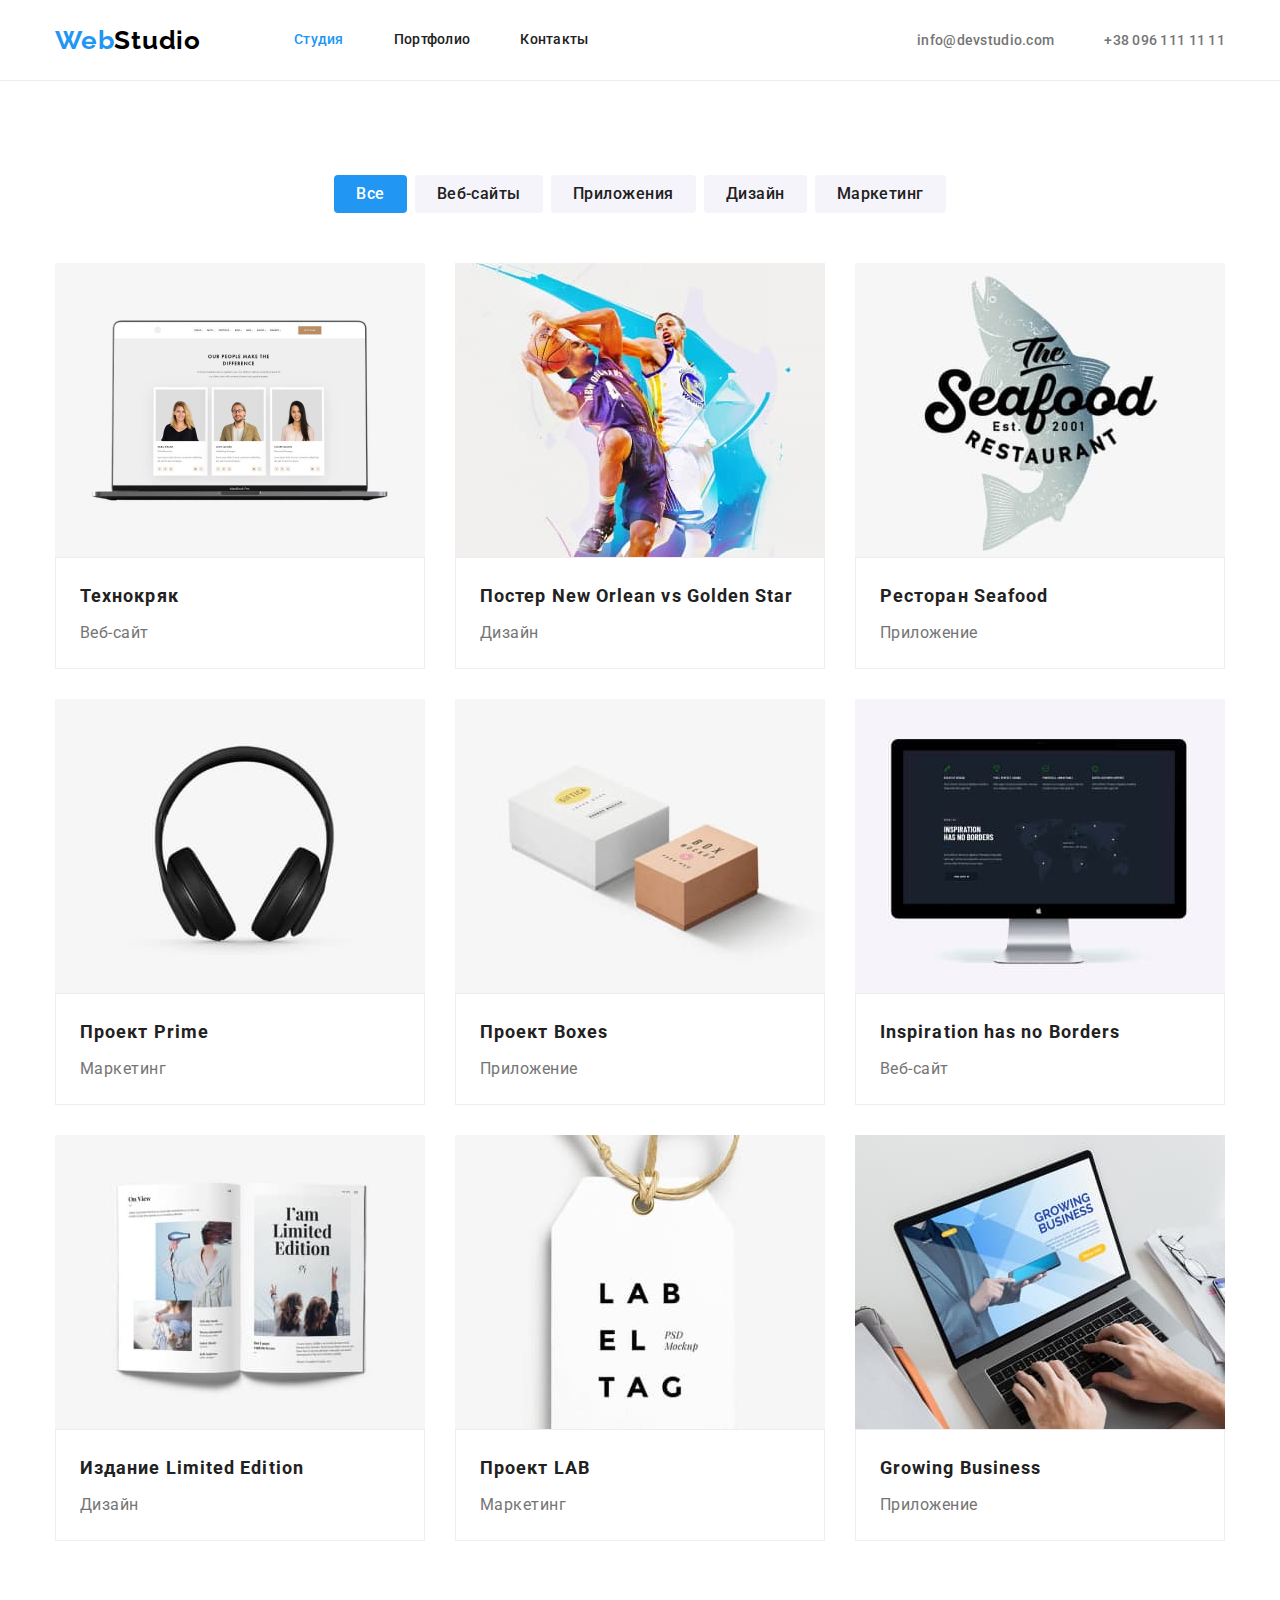
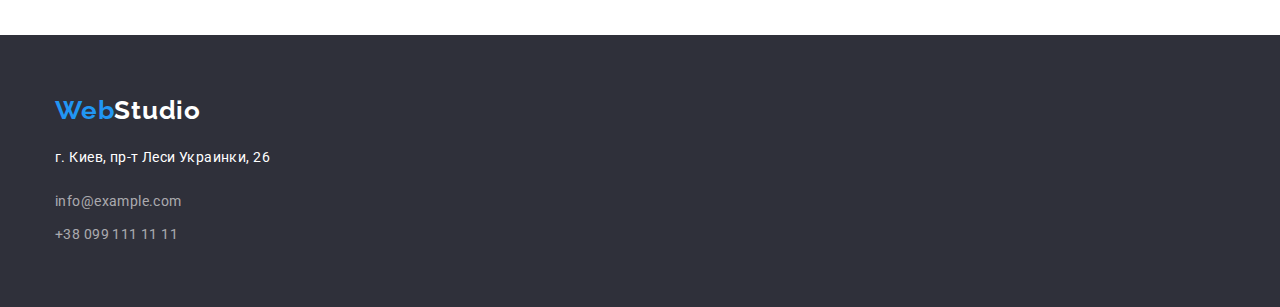
==== commit 7efe14e1: "changevhtml and css" ====
--- a/portfolio.html
+++ b/portfolio.html
@@ -16,8 +16,7 @@
 <body >
     <header class="border-header">
         <div class="container header-flex">
-            <a class="logo" href="#"><span class="logo-blue">Web</span>
-                <span class="logo-black">Studio</span></a>
+            <a class="logo" href="#"><span class="logo-blue">Web</span><span class="logo-black">Studio</span></a>
     
             <nav>
                 <ul class="nav-header-item">
@@ -119,8 +118,7 @@
             </section>
         </main>
         <footer class="footer">
-            <div class="container"><a class="logo" href="#"><span class="logo-blue">Web</span>
-                    <span class="logo-white">Studio</span></a>
+            <div class="container"><a class="logo" href="#"><span class="logo-blue">Web</span><span class="logo-white">Studio</span></a>
                 <address>
                     <ul class="footer-stydiya-portfolio">
                         <li class="adress-stydiya"><a href="https://goo.gl/maps/mRmZ955nTejTm2ML6" class="adress-link">г. Киев,
--- a/css/styles.css
+++ b/css/styles.css
@@ -47,6 +47,8 @@
 
 
 .button-title {
+    border: 0;
+    padding: 10px 30px;
     border-radius: 4px;
     margin-top: 30px;
         font-weight: 700;
@@ -292,6 +294,8 @@
 }
 
 .portfolio-images-flex {
+        padding-left: 24px;
+            padding-right: 24px;
     padding-top: 20px;
     padding-bottom: 20px;
     border: 1px solid #eeeeee ;
